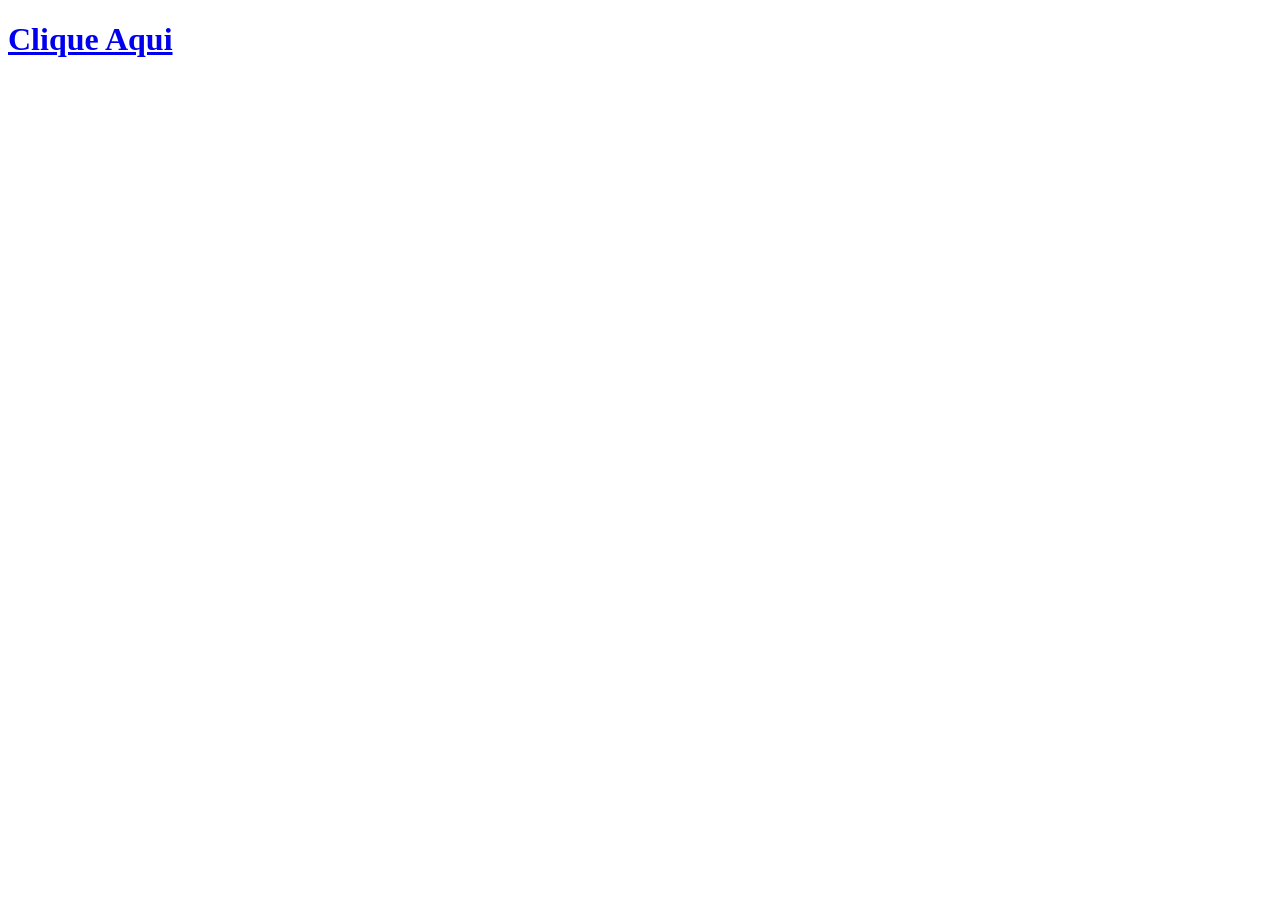
==== index.html @ 8e3ead29 "Add files via upload" ====
<!DOCTYPE html>
<html lang="pt-br">
<head>
<meta charset="UTF-8">
<meta name="viewport" content="width=device-width, initial-scale=1.0">
<link rel="stylesheet" href="style.css">
<title>Bebê Reborn sorteio</title>
</head>

<body>
  <h1><a href="testecodigo.html">Clique Aqui</a></h1>
</body>
</html>
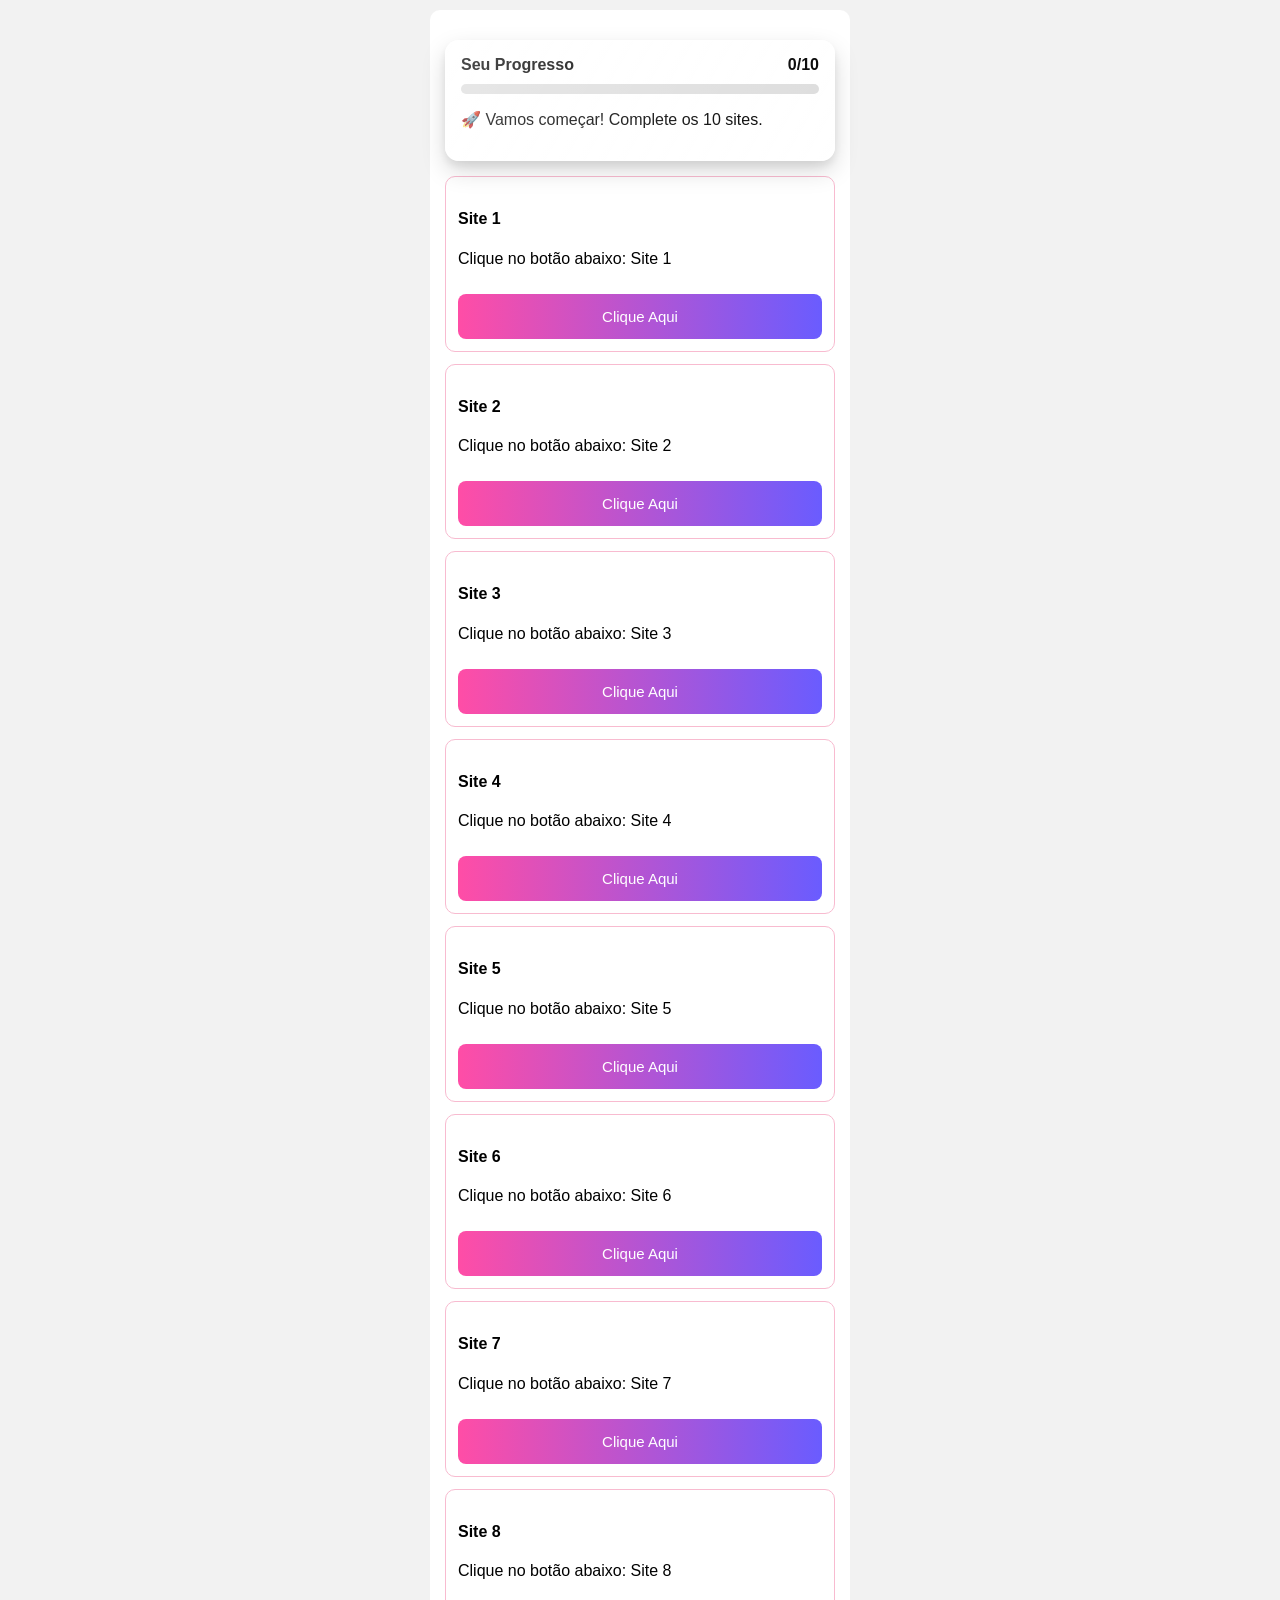
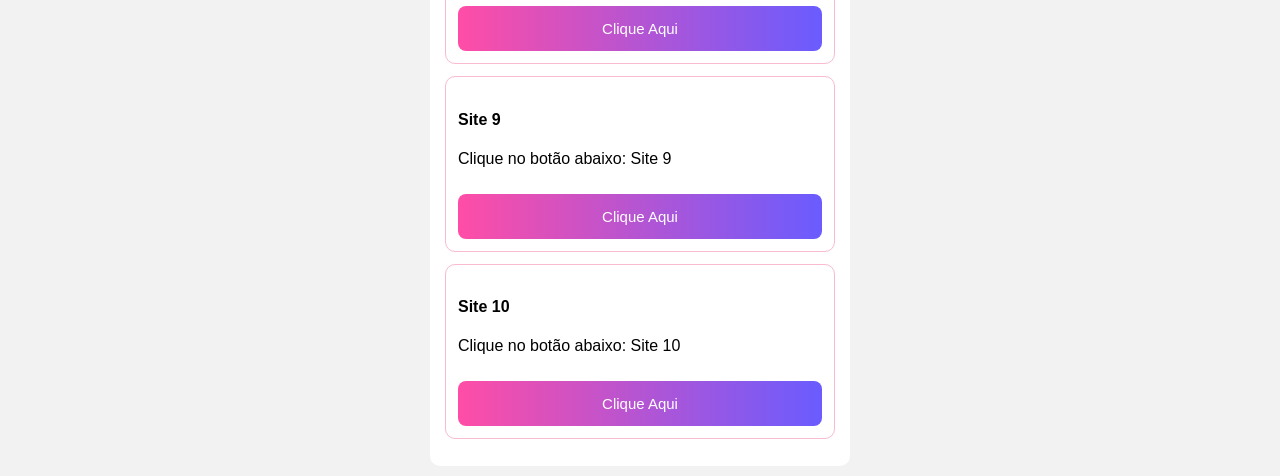
==== commit db972d0f: "Add files via upload" ====
--- a/index.html
+++ b/index.html
@@ -4,10 +4,47 @@
 <meta charset="UTF-8">
 <meta name="viewport" content="width=device-width, initial-scale=1.0">
 <link rel="stylesheet" href="style.css">
-<title>Bebê Reborn sorteio</title>
+<title>Bebê Reborn</title>
 </head>
 
 <body>
-  <h1><a href="testecodigo.html">Clique Aqui</a></h1>
+
+<div class="container">
+ 
+
+  <div class="progress-box" id="progressBox">
+    <div class="progress-top">
+      <span>Seu Progresso</span>
+      <span id="contador">0/10</span>
+    </div>
+
+    <div class="progress-bar">
+      <div id="barra"></div>
+    </div>
+
+    <p id="textoProgresso">Você precisa completar 10 sites.</p>
+  </div>
+  <div id="ofertas"></div>
+</div>
+
+<!-- POPUP -->
+<div class="popup-final" id="popupFinal">
+  <div class="popup-box">
+    <h3>🎉 Parabéns!</h3>
+    <p>Copie o código abaixo e envie no Instagram:</p>
+
+    <div id="codigoBox" style="font-size:22px;font-weight:bold;background:#f2f2f2;padding:15px;border-radius:8px;margin-bottom:15px;">
+      CODIGO
+    </div>
+
+    <button class="popup-btn" onclick="copiarCodigo(this)">
+      Copiar código
+    </button>
+  </div>
+</div>
+
+<script 
+  src="script.js">
+</script>
 </body>
 </html>
--- a/style.css
+++ b/style.css
@@ -0,0 +1,208 @@
+* { box-sizing: border-box; }
+
+body {
+  font-family: Arial;
+  background: #f2f2f2;
+  margin: 0;
+  display: flex;
+  justify-content: center;
+}
+
+.container {
+  width: 100%;
+  max-width: 420px;
+  background: #fff;
+  padding: 15px;
+  border-radius: 10px;
+  margin: 10px;
+}
+
+.header {
+  display: flex;
+  justify-content: space-between;
+  align-items: center;
+}
+
+/* PROGRESSO */
+.progress-box {
+  background: rgba(255, 255, 255, 0.7); /* 🔥 transparente */
+  backdrop-filter: blur(10px); /* 🔥 efeito vidro */
+  -webkit-backdrop-filter: blur(10px);
+
+  padding: 15px;
+  border-radius: 14px;
+  margin: 15px 0;
+
+  border: 1px solid rgba(255,255,255,0.4);
+
+  /* 🔥 SOMBRA DE SOBREPOSIÇÃO */
+  box-shadow: 
+    0 10px 25px rgba(0,0,0,0.15),
+    0 5px 10px rgba(0,0,0,0.08);
+
+  position: relative;
+  z-index: 2;
+
+  transition: all 0.3s ease;
+}
+
+.progress-box::before {
+  content: "";
+  position: absolute;
+  inset: 0;
+  border-radius: 14px;
+
+  background: linear-gradient(
+    120deg,
+    rgba(255,255,255,0.3),
+    rgba(255,255,255,0)
+  );
+
+  pointer-events: none;
+}
+
+.progress-top {
+  display: flex;
+  justify-content: space-between;
+  font-weight: bold;
+}
+
+.progress-bar {
+  background: #ddd;
+  height: 10px;
+  border-radius: 10px;
+  margin: 10px 0;
+}
+
+.progress-bar div {
+  height: 100%;
+  width: 0%;
+  border-radius: 10px;
+  position: relative;
+  overflow: hidden;
+
+  background: linear-gradient(90deg, #ff4da6, #6a5cff);
+  transition: width 0.5s ease, background 0.5s ease;
+}
+
+/* 🔥 brilho andando */
+.progress-bar div::after {
+  content: "";
+  position: absolute;
+  top: 0;
+  left: -100%;
+  width: 50%;
+  height: 100%;
+  background: linear-gradient(
+    120deg,
+    rgba(255,255,255,0) 0%,
+    rgba(255,255,255,0.6) 50%,
+    rgba(255,255,255,0) 100%
+  );
+  animation: brilho 2s infinite;
+}
+
+@keyframes brilho {
+  0% { left: -100%; }
+  100% { left: 150%; }
+}
+
+/* FIXO */
+.progress-fixed {
+  position: fixed;
+  top: 0;
+  left: 0;
+  right: 0;
+  max-width: 420px;
+  margin: auto;
+  z-index: 999;
+  border-radius: 0 0 10px 10px;
+  box-shadow: 0 5px 10px rgba(0,0,0,0.1);
+}
+
+/* OFERTAS */
+.oferta {
+  border: 1px solid #f8bbd0;
+  border-radius: 10px;
+  padding: 12px;
+  margin-bottom: 12px;
+  position: relative;
+}
+
+.oferta.clicado {
+  border: 2px solid #2ecc71;
+  background: #eafaf1;
+}
+
+.check {
+  position: absolute;
+  right: 10px;
+  top: 10px;
+  color: #2ecc71;
+  font-size: 18px;
+  display: none;
+}
+
+.oferta.clicado .check {
+  display: block;
+}
+
+.btn {
+  margin-top: 10px;
+  width: 100%;
+  padding: 14px;
+  border: none;
+  color: white;
+  border-radius: 8px;
+  background: linear-gradient(to right, #ff4da6, #6a5cff);
+  font-size: 15px;
+  transition: all 0.3s ease;
+}
+
+.btn.clicado {
+  background: #2ecc71;
+}
+
+/* POPUP */
+.popup-final {
+  position: fixed;
+  top: 0;
+  left: 0;
+  width: 100%;
+  height: 100%;
+  background: rgba(0,0,0,0.8);
+  display: none;
+  justify-content: center;
+  align-items: center;
+  z-index: 9999;
+}
+
+.popup-box {
+  background: #fff;
+  padding: 25px;
+  border-radius: 12px;
+  text-align: center;
+  width: 90%;
+  max-width: 350px;
+  animation: aparecer 0.3s ease;
+}
+
+.popup-btn {
+  width: 100%;
+  padding: 15px;
+  border: none;
+  border-radius: 8px;
+  background: linear-gradient(to right, #ff4da6, #6a5cff);
+  color: white;
+  font-size: 16px;
+}
+
+@keyframes aparecer {
+  from { transform: scale(0.8); opacity: 0; }
+  to { transform: scale(1); opacity: 1; }
+}
+
+@keyframes aparecer {
+  from { transform: scale(0.8); opacity: 0; }
+  to { transform: scale(1); opacity: 1; }
+}
